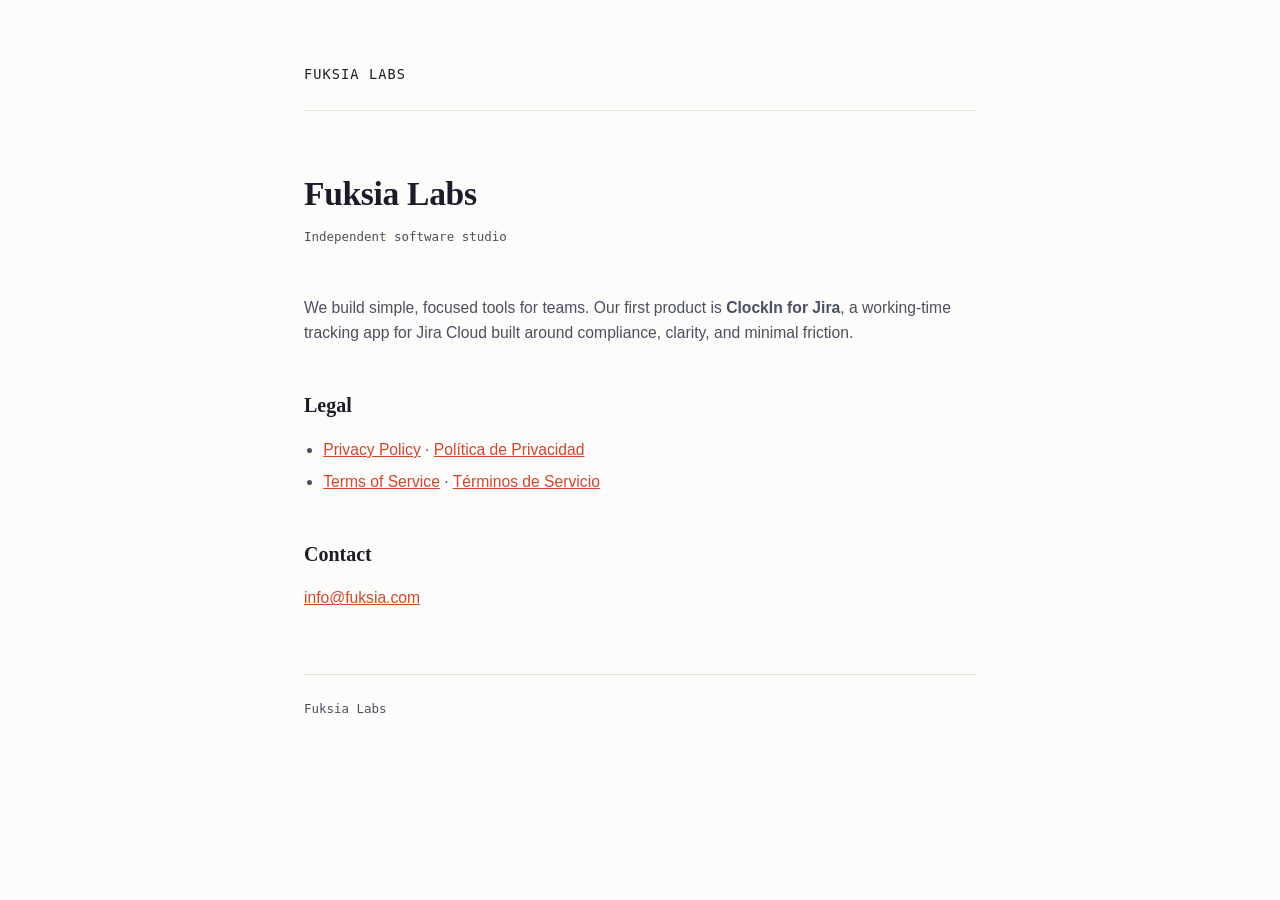
==== index.html @ 67728ed1 "feat: legal pages (privacy, terms) in ES/EN" ====
<!DOCTYPE html>
<html lang="en">
<head>
<meta charset="UTF-8">
<meta name="viewport" content="width=device-width, initial-scale=1.0">
<title>Fuksia Labs</title>
<link rel="stylesheet" href="/style.css">
</head>
<body>
<div class="wrap">
  <header class="top">
    <a class="brand" href="/">Fuksia Labs</a>
  </header>

  <h1>Fuksia Labs</h1>
  <div class="meta">Independent software studio</div>

  <p>We build simple, focused tools for teams. Our first product is <strong>ClockIn for Jira</strong>, a working-time tracking app for Jira Cloud built around compliance, clarity, and minimal friction.</p>

  <h2>Legal</h2>
  <ul>
    <li><a href="/en/privacy">Privacy Policy</a> · <a href="/es/privacy">Política de Privacidad</a></li>
    <li><a href="/en/terms">Terms of Service</a> · <a href="/es/terms">Términos de Servicio</a></li>
  </ul>

  <h2>Contact</h2>
  <p><a href="mailto:info@fuksia.com">info@fuksia.com</a></p>

  <footer class="bottom">Fuksia Labs</footer>
</div>
</body>
</html>
---- style.css ----
:root {
  --ink: #1a1d29;
  --ink-soft: #4a4f63;
  --paper: #fdfcfa;
  --line: #e4e1da;
  --accent: #d2462e;
  --mono: 'SF Mono', 'Roboto Mono', Consolas, monospace;
  --serif: 'Source Serif Pro', 'Georgia', serif;
}

* { box-sizing: border-box; }

body {
  margin: 0;
  background: var(--paper);
  color: var(--ink);
  font-family: -apple-system, 'Segoe UI', Helvetica, Arial, sans-serif;
  line-height: 1.6;
  -webkit-font-smoothing: antialiased;
}

.wrap {
  max-width: 720px;
  margin: 0 auto;
  padding: 4rem 1.5rem 6rem;
}

header.top {
  display: flex;
  align-items: baseline;
  justify-content: space-between;
  margin-bottom: 3.5rem;
  padding-bottom: 1.5rem;
  border-bottom: 1px solid var(--line);
}

.brand {
  font-family: var(--mono);
  font-size: 0.85rem;
  letter-spacing: 0.08em;
  text-transform: uppercase;
  color: var(--ink);
  text-decoration: none;
}

.lang-switch a {
  font-family: var(--mono);
  font-size: 0.8rem;
  color: var(--ink-soft);
  text-decoration: none;
  margin-left: 0.75rem;
}
.lang-switch a.active { color: var(--accent); }

h1 {
  font-family: var(--serif);
  font-size: 2.1rem;
  font-weight: 600;
  margin: 0 0 0.4rem;
  letter-spacing: -0.01em;
}

.meta {
  font-family: var(--mono);
  font-size: 0.78rem;
  color: var(--ink-soft);
  margin-bottom: 3rem;
}

h2 {
  font-family: var(--serif);
  font-size: 1.25rem;
  font-weight: 600;
  margin: 2.75rem 0 0.9rem;
}

p, li { color: var(--ink-soft); font-size: 0.98rem; }

a { color: var(--accent); }

ul { padding-left: 1.2rem; }
li { margin-bottom: 0.4rem; }

table {
  width: 100%;
  border-collapse: collapse;
  margin: 1.25rem 0;
  font-size: 0.9rem;
}
th, td {
  text-align: left;
  padding: 0.55rem 0.75rem;
  border-bottom: 1px solid var(--line);
}
th {
  font-family: var(--mono);
  font-size: 0.72rem;
  letter-spacing: 0.04em;
  text-transform: uppercase;
  color: var(--ink-soft);
}

footer.bottom {
  margin-top: 4rem;
  padding-top: 1.5rem;
  border-top: 1px solid var(--line);
  font-family: var(--mono);
  font-size: 0.78rem;
  color: var(--ink-soft);
}

@media (max-width: 600px) {
  .wrap { padding: 2.5rem 1.25rem 4rem; }
  h1 { font-size: 1.7rem; }
}
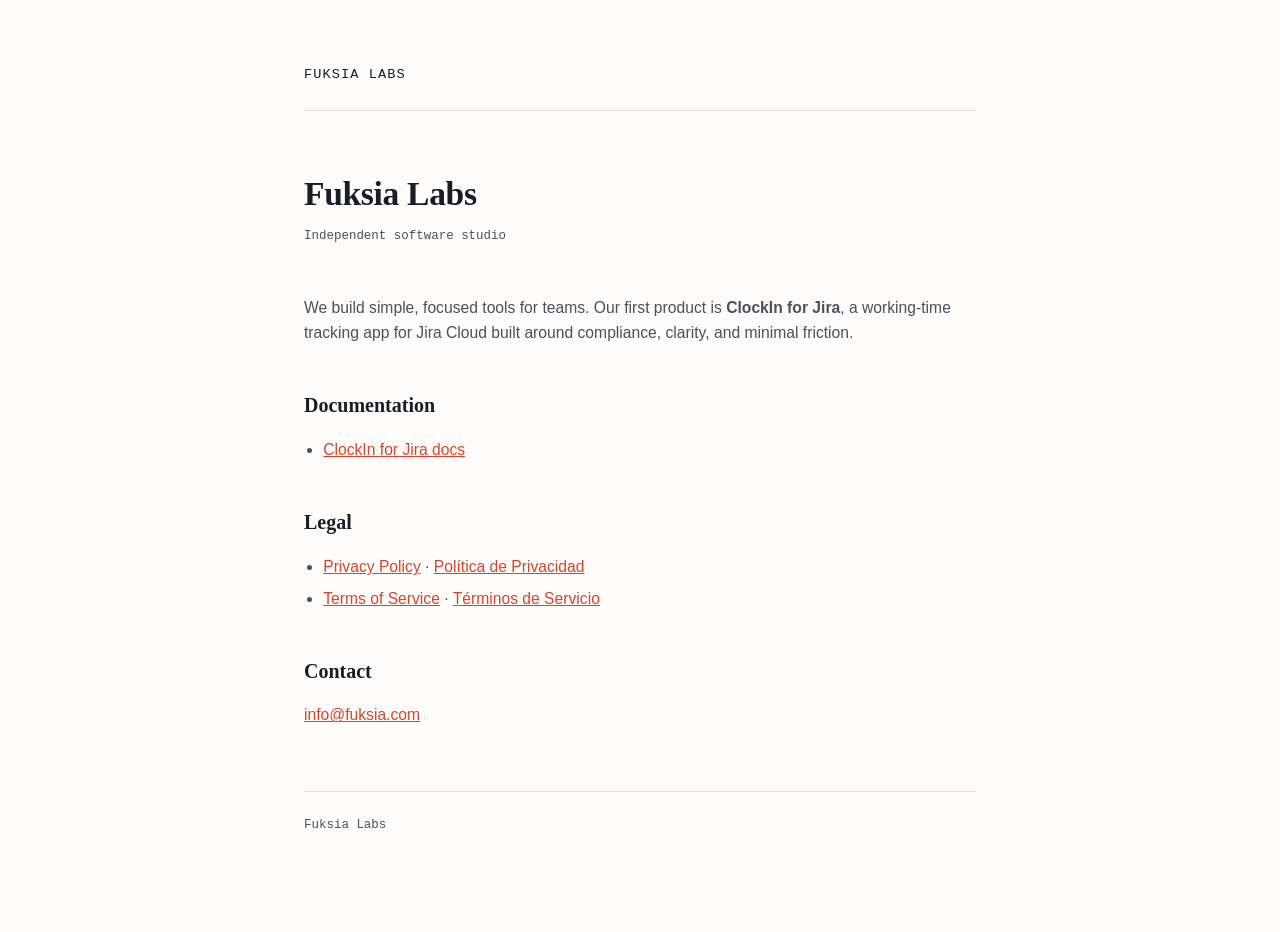
==== commit a559309f: "Add documentation page" ====
--- a/index.html
+++ b/index.html
@@ -17,10 +17,15 @@
 
   <p>We build simple, focused tools for teams. Our first product is <strong>ClockIn for Jira</strong>, a working-time tracking app for Jira Cloud built around compliance, clarity, and minimal friction.</p>
 
+  <h2>Documentation</h2>
+  <ul>
+    <li><a href="/en/docs.html">ClockIn for Jira docs</a></li>
+  </ul>
+
   <h2>Legal</h2>
   <ul>
-    <li><a href="/en/privacy">Privacy Policy</a> · <a href="/es/privacy">Política de Privacidad</a></li>
-    <li><a href="/en/terms">Terms of Service</a> · <a href="/es/terms">Términos de Servicio</a></li>
+    <li><a href="/en/privacy.html">Privacy Policy</a> · <a href="/es/privacy.html">Política de Privacidad</a></li>
+    <li><a href="/en/terms.html">Terms of Service</a> · <a href="/es/terms.html">Términos de Servicio</a></li>
   </ul>
 
   <h2>Contact</h2>
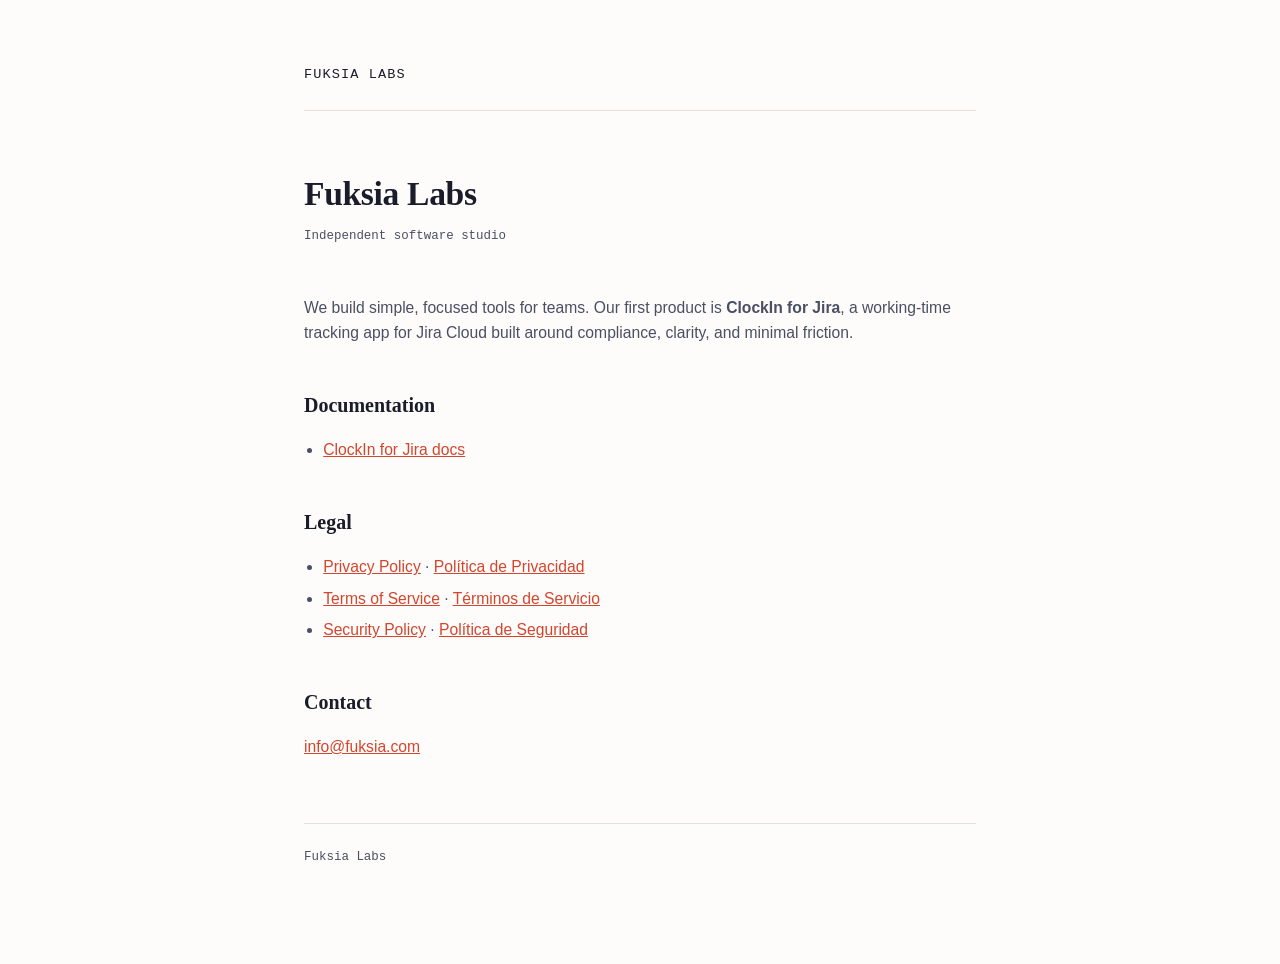
==== commit 7315af21: "Add Security Policy page (EN/ES) Resolves ECOHELP-144196: Atlassian requires a dedicated security do" ====
--- a/index.html
+++ b/index.html
@@ -26,6 +26,7 @@
   <ul>
     <li><a href="/en/privacy.html">Privacy Policy</a> · <a href="/es/privacy.html">Política de Privacidad</a></li>
     <li><a href="/en/terms.html">Terms of Service</a> · <a href="/es/terms.html">Términos de Servicio</a></li>
+    <li><a href="/en/security.html">Security Policy</a> · <a href="/es/security.html">Política de Seguridad</a></li>
   </ul>
 
   <h2>Contact</h2>
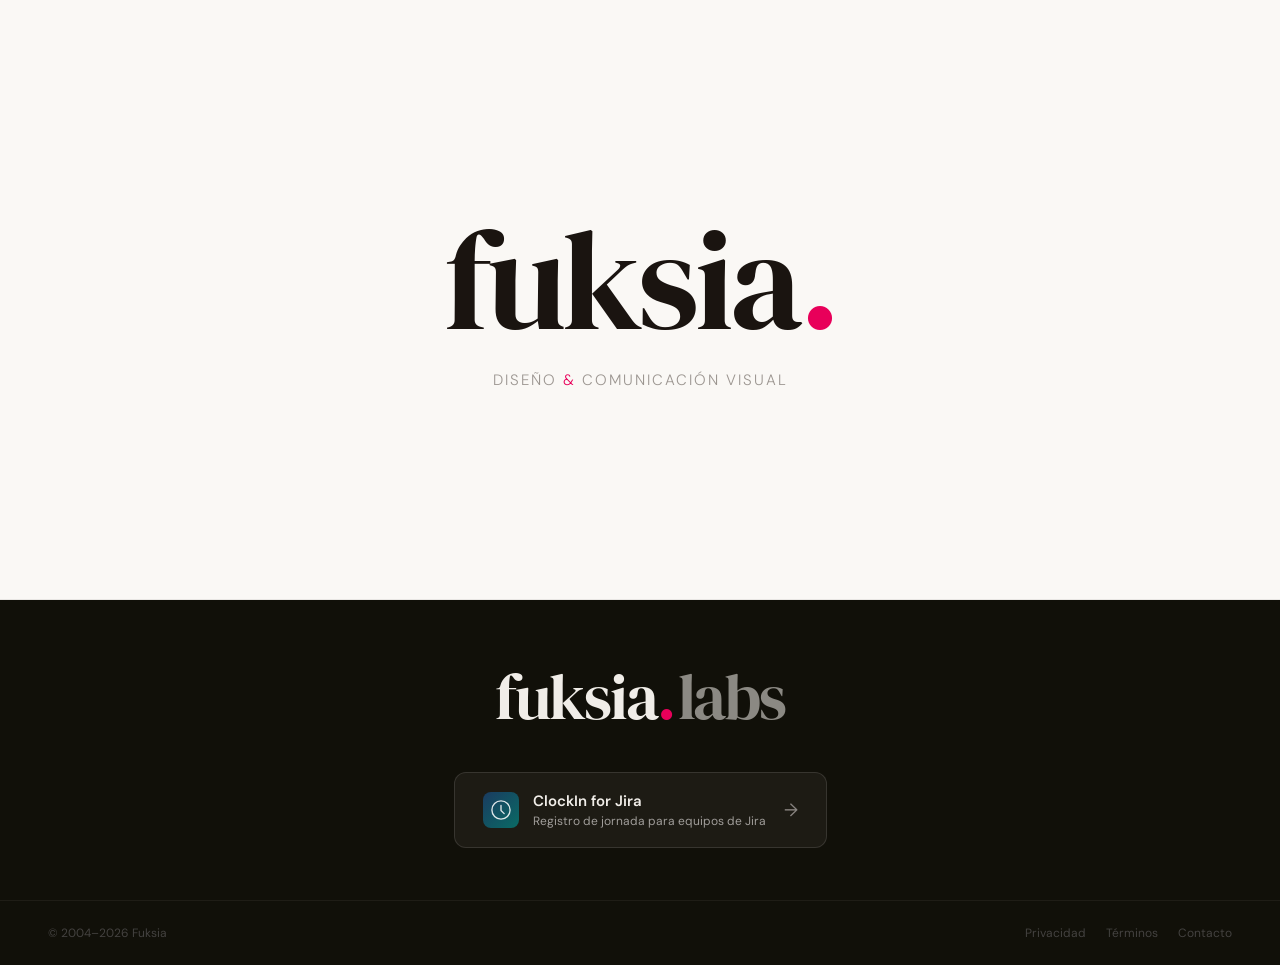
==== commit a3a4a3c2: "Canvis home i interiors" ====
--- a/index.html
+++ b/index.html
@@ -1,38 +1,197 @@
 <!DOCTYPE html>
-<html lang="en">
+<html lang="es">
 <head>
-<meta charset="UTF-8">
-<meta name="viewport" content="width=device-width, initial-scale=1.0">
-<title>Fuksia Labs</title>
-<link rel="stylesheet" href="/style.css">
+  <meta charset="UTF-8">
+  <meta name="viewport" content="width=device-width, initial-scale=1.0">
+  <title>Fuksia — Diseño & Comunicación Visual</title>
+  <link rel="preconnect" href="https://fonts.googleapis.com">
+  <link href="https://fonts.googleapis.com/css2?family=DM+Serif+Display:ital@0;1&family=DM+Sans:ital,opsz,wght@0,9..40,300;0,9..40,400;0,9..40,500;0,9..40,600;1,9..40,300&display=swap" rel="stylesheet">
+  <style>
+    *, *::before, *::after { box-sizing: border-box; margin: 0; padding: 0; }
+    html { scroll-behavior: smooth; }
+    body {
+      background: #faf8f5;
+      color: #1a1410;
+      font-family: 'DM Sans', system-ui, sans-serif;
+      -webkit-font-smoothing: antialiased;
+      min-height: 100vh;
+      display: flex;
+      flex-direction: column;
+    }
+    a { color: inherit; text-decoration: none; }
+    a:hover { text-decoration: underline; text-underline-offset: 3px; }
+
+    @keyframes fadeUp {
+      from { opacity: 0; transform: translateY(20px); }
+      to   { opacity: 1; transform: translateY(0); }
+    }
+
+    /* Sections */
+    .section {
+      display: flex;
+      flex-direction: column;
+      align-items: center;
+      justify-content: center;
+      padding: 48px;
+      text-align: center;
+    }
+
+    .section-fuksia {
+      height: 66.67vh;
+      background: #faf8f5;
+      border-bottom: 1px solid rgba(26,20,16,0.08);
+      animation: fadeUp 0.9s ease 0.1s both;
+    }
+
+    .section-labs {
+      height: 33.33vh;
+      background: #111009;
+      animation: fadeUp 0.9s ease 0.3s both;
+      gap: 32px;
+    }
+
+    /* Fuksia logo */
+    .logo-main {
+      font-family: 'DM Serif Display', serif;
+      font-size: clamp(72px, 12vw, 140px);
+      letter-spacing: -4px;
+      line-height: 1;
+      color: #1a1410;
+    }
+    .logo-main .dot { color: #e8005a; }
+
+    .tagline {
+      margin-top: 20px;
+      font-size: 15px;
+      font-weight: 300;
+      letter-spacing: 2px;
+      text-transform: uppercase;
+      color: #9b9590;
+    }
+    .tagline .amp { color: #e8005a; }
+
+    /* Labs logo */
+    .logo-labs-wrap {
+      display: flex;
+      align-items: baseline;
+      justify-content: center;
+      text-decoration: none;
+    }
+    .logo-labs-wrap:hover { text-decoration: none; }
+
+    .logo-labs-main {
+      font-family: 'DM Serif Display', serif;
+      font-size: clamp(36px, 5.5vw, 64px);
+      letter-spacing: -2px;
+      line-height: 1;
+      color: #f0ede8;
+    }
+    .logo-labs-main .dot { color: #e8005a; }
+
+    .logo-labs-suffix {
+      font-family: 'DM Serif Display', serif;
+      font-size: clamp(36px, 5.5vw, 64px);
+      letter-spacing: -2px;
+      color: rgba(240,237,232,0.55);
+      margin-left: 4px;
+    }
+
+    /* Product link */
+    .product-link {
+      display: inline-flex;
+      align-items: center;
+      gap: 14px;
+      padding: 18px 28px;
+      background: rgba(240,237,232,0.05);
+      border: 1px solid rgba(240,237,232,0.12);
+      border-radius: 12px;
+      color: #f0ede8;
+      font-size: 15px;
+      font-weight: 400;
+      transition: border-color 0.25s, background 0.25s;
+      text-decoration: none;
+    }
+    .product-link:hover {
+      border-color: rgba(232,0,90,0.4);
+      background: rgba(232,0,90,0.06);
+      text-decoration: none;
+    }
+
+    .product-link-icon {
+      width: 36px;
+      height: 36px;
+      border-radius: 8px;
+      background: linear-gradient(135deg, #1a3b60, #0a6b65);
+      display: flex;
+      align-items: center;
+      justify-content: center;
+      flex-shrink: 0;
+    }
+
+    .product-link-text {
+      display: flex;
+      flex-direction: column;
+      align-items: flex-start;
+      gap: 2px;
+    }
+    .product-link-name { font-weight: 600; font-size: 15px; color: #f0ede8; }
+    .product-link-sub  { font-size: 12px; color: #a09d9a; }
+    .product-link-arrow { color: #888480; font-size: 18px; margin-left: 4px; }
+
+    /* Footer */
+    footer {
+      padding: 24px 48px;
+      display: flex;
+      align-items: center;
+      justify-content: space-between;
+      background: #111009;
+      border-top: 1px solid rgba(240,237,232,0.06);
+    }
+    footer span { font-size: 12px; color: #444240; }
+    footer a { font-size: 12px; color: #444240; }
+    footer a:hover { color: #8b8880; text-decoration: none; }
+    .footer-links { display: flex; gap: 20px; }
+  </style>
 </head>
 <body>
-<div class="wrap">
-  <header class="top">
-    <a class="brand" href="/">Fuksia Labs</a>
-  </header>
 
-  <h1>Fuksia Labs</h1>
-  <div class="meta">Independent software studio</div>
+  <!-- FUKSIA -->
+  <section class="section section-fuksia">
+    <div class="logo-main">fuksia<span class="dot">.</span></div>
+    <p class="tagline">diseño <span class="amp">&amp;</span> comunicación visual</p>
+  </section>
 
-  <p>We build simple, focused tools for teams. Our first product is <strong>ClockIn for Jira</strong>, a working-time tracking app for Jira Cloud built around compliance, clarity, and minimal friction.</p>
+  <!-- FUKSIA LABS -->
+  <section class="section section-labs">
+    <a class="logo-labs-wrap" href="/labs.html">
+      <div class="logo-labs-main">fuksia<span class="dot">.</span></div>
+      <div class="logo-labs-suffix">labs</div>
+    </a>
 
-  <h2>Documentation</h2>
-  <ul>
-    <li><a href="/en/docs.html">ClockIn for Jira docs</a></li>
-  </ul>
+    <a class="product-link" href="/labs.html">
+      <div class="product-link-icon">
+        <svg width="20" height="20" viewBox="0 0 22 22" fill="none">
+          <circle cx="11" cy="11" r="10" stroke="rgba(255,255,255,0.85)" stroke-width="1.5"/>
+          <path d="M11 6v5.5l3.5 3.5" stroke="rgba(255,255,255,0.85)" stroke-width="1.5" stroke-linecap="round" stroke-linejoin="round"/>
+        </svg>
+      </div>
+      <div class="product-link-text">
+        <span class="product-link-name">ClockIn for Jira</span>
+        <span class="product-link-sub">Registro de jornada para equipos de Jira</span>
+      </div>
+      <span class="product-link-arrow">→</span>
+    </a>
+  </section>
 
-  <h2>Legal</h2>
-  <ul>
-    <li><a href="/en/privacy.html">Privacy Policy</a> · <a href="/es/privacy.html">Política de Privacidad</a></li>
-    <li><a href="/en/terms.html">Terms of Service</a> · <a href="/es/terms.html">Términos de Servicio</a></li>
-    <li><a href="/en/security.html">Security Policy</a> · <a href="/es/security.html">Política de Seguridad</a></li>
-  </ul>
+  <!-- FOOTER -->
+  <footer>
+    <span>© 2004–2026 Fuksia</span>
+    <div class="footer-links">
+      <a href="/es/privacy.html">Privacidad</a>
+      <a href="/es/terms.html">Términos</a>
+      <a href="mailto:info@fuksia.com">Contacto</a>
+    </div>
+  </footer>
 
-  <h2>Contact</h2>
-  <p><a href="mailto:info@fuksia.com">info@fuksia.com</a></p>
-
-  <footer class="bottom">Fuksia Labs</footer>
-</div>
 </body>
 </html>
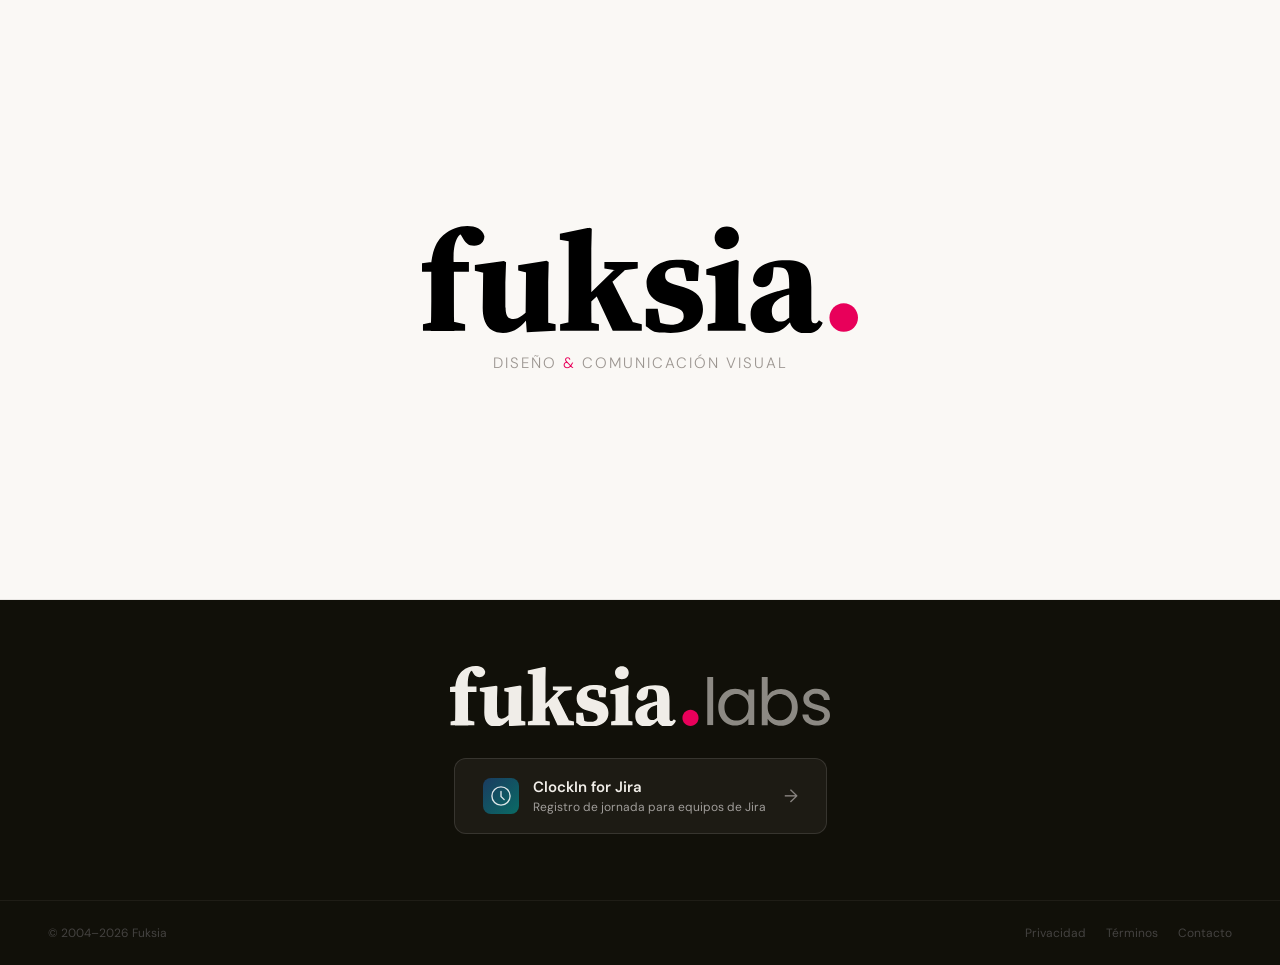
==== commit 51e19eb7: "Replace text-based logos with brand SVG assets Swaps the CSS/font-rendered "fuksia" and "fuksia labs" ====
--- a/index.html
+++ b/index.html
@@ -4,8 +4,10 @@
   <meta charset="UTF-8">
   <meta name="viewport" content="width=device-width, initial-scale=1.0">
   <title>Fuksia — Diseño & Comunicación Visual</title>
+  <meta name="description" content="Fuksia: estudio de diseño y comunicación visual. Conoce también Fuksia Labs, nuestro estudio de software, y su primer producto, ClockIn for Jira.">
   <link rel="preconnect" href="https://fonts.googleapis.com">
   <link href="https://fonts.googleapis.com/css2?family=DM+Serif+Display:ital@0;1&family=DM+Sans:ital,opsz,wght@0,9..40,300;0,9..40,400;0,9..40,500;0,9..40,600;1,9..40,300&display=swap" rel="stylesheet">
+  <link rel="icon" href="/favicon.ico">
   <style>
     *, *::before, *::after { box-sizing: border-box; margin: 0; padding: 0; }
     html { scroll-behavior: smooth; }
@@ -52,13 +54,10 @@
 
     /* Fuksia logo */
     .logo-main {
-      font-family: 'DM Serif Display', serif;
-      font-size: clamp(72px, 12vw, 140px);
-      letter-spacing: -4px;
-      line-height: 1;
-      color: #1a1410;
+      width: clamp(260px, 34vw, 560px);
+      height: auto;
+      display: block;
     }
-    .logo-main .dot { color: #e8005a; }
 
     .tagline {
       margin-top: 20px;
@@ -72,28 +71,15 @@
 
     /* Labs logo */
     .logo-labs-wrap {
-      display: flex;
-      align-items: baseline;
-      justify-content: center;
+      display: inline-flex;
       text-decoration: none;
     }
     .logo-labs-wrap:hover { text-decoration: none; }
 
-    .logo-labs-main {
-      font-family: 'DM Serif Display', serif;
-      font-size: clamp(36px, 5.5vw, 64px);
-      letter-spacing: -2px;
-      line-height: 1;
-      color: #f0ede8;
-    }
-    .logo-labs-main .dot { color: #e8005a; }
-
-    .logo-labs-suffix {
-      font-family: 'DM Serif Display', serif;
-      font-size: clamp(36px, 5.5vw, 64px);
-      letter-spacing: -2px;
-      color: rgba(240,237,232,0.55);
-      margin-left: 4px;
+    .logo-labs-svg {
+      width: clamp(220px, 30vw, 380px);
+      height: auto;
+      display: block;
     }
 
     /* Product link */
@@ -157,15 +143,30 @@
 
   <!-- FUKSIA -->
   <section class="section section-fuksia">
-    <div class="logo-main">fuksia<span class="dot">.</span></div>
+    <img class="logo-main" src="/logo.svg" alt="fuksia." width="183" height="45">
     <p class="tagline">diseño <span class="amp">&amp;</span> comunicación visual</p>
   </section>
 
   <!-- FUKSIA LABS -->
   <section class="section section-labs">
     <a class="logo-labs-wrap" href="/labs.html">
-      <div class="logo-labs-main">fuksia<span class="dot">.</span></div>
-      <div class="logo-labs-suffix">labs</div>
+      <svg class="logo-labs-svg" viewBox="0 0 283 45.1" xmlns="http://www.w3.org/2000/svg" role="img" aria-label="Fuksia Labs">
+        <g fill="#f0ede8">
+          <path d="M3.9,19.3H0v-3.6l7.1-.9-3.3,1.7c.6-6.9,2.6-10.3,5.1-12.6C12.1,1.1,15.6,0,19,0s6.4,1.1,7.2,4.3c0,2.3-1.6,4-4.3,4s-3.7-1.2-5.4-4.3l-1.5-2,5.9-1.3.6,1.8c-.5-.4-.3-.8-1-.8-2.1,0-4.7,1.7-5.5,3-1.7,2.8-2,7-1.6,13.7v13.3c0,4.2,0,8.4.2,12.6H3.7c.1-4.2.2-8.4.2-12.6v-12.3ZM18.1,41.4v2.8H.4v-2.8l5.9-1.2h6.1l5.6,1.2ZM19.7,15.2v4.1h-11v-4.1h11Z"/>
+          <path d="M35.1,34.3c0,3.7,1.2,4.9,3.3,4.9s5.3-2.4,7.1-4.9h2.3v4h-3.9l1.9-1.7c-2.9,5.4-6.9,8.5-11.8,8.5s-8.6-2.9-8.5-10.8l.2-16.1,1.9,1.9-5.4-1.2v-2.5l12.2-1.7.9.6-.3,8.5v10.6ZM44,44.8l-.5-7.1.2-19.7,1.9,2-5.2-1.2v-2.3l11.9-1.9.9.6-.2,8.5v19.9l-4-3.7,7.1,1.5v2.8l-12.3.6Z"/>
+          <path d="M70.3.6l1,.6-.2,8.4v21.5c0,4,0,10.5.2,13h-9.9c.1-2.6.2-9,.2-12.6V6.4l-3.7-.6v-2.5l12.6-2.7ZM74.3,41.4v2.8h-16.3v-2.8l5.6-1.2h4.6l6.1,1.2ZM88.9,15.2l-22.9,21.4v-3.7l18.1-17.7h4.7ZM84.2,39.4l8.1,2v2.8h-12.2l-7.3-15.7,6.7-6,10.4,20.7-5.6-3.8ZM82.6,18.9l-6-1v-2.7h14v2.7l-6.7.9h-1.4Z"/>
+          <path d="M94,42.3v-7.4h5l1.4,8-3.4-1.2v-2.5c2.6,1.6,4.7,2.4,7.5,2.4s5.4-1.1,5.4-3.5-1.1-3.1-5.1-4.3l-3.2-.9c-4.6-1.4-7.3-4.4-7.3-8.9s4.4-9.8,12.5-9.8,6.4.9,9.5,2.4l-.4,6.6h-4.8l-1.7-7.4,3.3,1.4v2.2c-2.1-1.4-3.4-1.9-6.1-1.9s-4.5,1.2-4.5,3.4.9,2.8,5,4.1l2.9.8c5.7,1.7,8,4.8,8,9.3,0,6.3-5.1,10-13.6,10s-7.3-.9-10.4-2.8Z"/>
+          <path d="M123.1,44.2c.1-2.7.2-8.9.2-12.6v-2.9c0-3.3,0-5.2-.2-7.6l-3.7-.5v-2.4l12.6-4,1,.6-.2,8.7v8c0,3.7,0,9.9.2,12.6h-9.9ZM135.9,41.4v2.8h-15.9v-2.8l5.6-1.2h4.5l5.8,1.2ZM122.9,5c0-2.8,2.3-4.8,5.1-4.8s5.1,2,5.1,4.8-2.3,4.8-5.1,4.8-5.1-2-5.1-4.8Z"/>
+          <path d="M149.6,27.5c2.5-.7,6.7-1.9,9.6-2.5v2.5c-2.8.7-6.1,1.6-7.8,2.4-2.7,1.1-4.5,3.2-4.5,6s1.6,4.4,3.6,4.4,2.1-.5,4-1.9l2.4-1.8.6.9-2.5,2.7c-2.9,3.1-4.8,4.9-9.1,4.9s-7.9-2.7-7.9-7.7,2.4-7.3,11.6-10ZM154.2,39.3v-15c0-5.3-1-6.9-4.9-6.9s-3,.2-5.6.9l4.1-2.3-.4,4.2c-.2,4-2.1,5.6-4.4,5.6s-3.6-1-4-3c.3-5,5.1-8.4,13.8-8.4s10.7,3.3,10.7,11.3v13.5c0,1.2.5,1.8,1.4,1.8s1.1-.3,1.8-1.3l1.6,1.1c-1.4,3.3-3.6,4.5-7.2,4.5s-6.3-2.1-6.8-5.8Z"/>
+        </g>
+        <path fill="#e8005a" d="M173.1,38.7c0-3.3,2.6-6.1,6-6.1s6,2.8,6,6.1-2.6,5.9-6,5.9-6-2.7-6-5.9Z"/>
+        <g fill="#f0ede8" fill-opacity=".55">
+          <path d="M196,8.2v35.8h-4.4V8.2h4.4Z"/>
+          <path d="M201.5,23.5c1.1-2,2.6-3.6,4.5-4.8,1.9-1.1,4.1-1.7,6.4-1.7s4.3.5,6,1.5c1.7,1,3,2.3,3.8,3.8v-4.8h4.4v26.5h-4.4v-4.9c-.9,1.5-2.2,2.8-3.9,3.8-1.7,1-3.7,1.5-6,1.5s-4.5-.6-6.4-1.7c-1.9-1.2-3.4-2.8-4.5-4.9-1.1-2.1-1.6-4.5-1.6-7.2s.5-5.1,1.6-7.1ZM221.1,25.5c-.8-1.5-1.9-2.6-3.3-3.4-1.4-.8-2.9-1.2-4.5-1.2s-3.1.4-4.5,1.2c-1.4.8-2.4,1.9-3.2,3.4-.8,1.5-1.2,3.2-1.2,5.2s.4,3.8,1.2,5.3c.8,1.5,1.9,2.6,3.2,3.4,1.4.8,2.9,1.2,4.5,1.2s3.2-.4,4.5-1.2c1.4-.8,2.5-1.9,3.3-3.4.8-1.5,1.2-3.2,1.2-5.2s-.4-3.7-1.2-5.2Z"/>
+          <path d="M240.6,18.6c1.7-1,3.7-1.5,5.9-1.5s4.5.6,6.4,1.7c1.9,1.1,3.4,2.7,4.5,4.8,1.1,2,1.6,4.4,1.6,7.1s-.5,5.1-1.6,7.2c-1.1,2.1-2.6,3.7-4.5,4.9-1.9,1.2-4.1,1.7-6.4,1.7s-4.3-.5-6-1.5c-1.7-1-3-2.3-3.9-3.8v4.9h-4.4V8.2h4.4v14.2c.9-1.6,2.2-2.9,4-3.9ZM253.4,25.4c-.8-1.5-1.9-2.6-3.3-3.4-1.4-.8-2.9-1.2-4.5-1.2s-3.1.4-4.5,1.2c-1.4.8-2.5,1.9-3.3,3.4-.8,1.5-1.2,3.2-1.2,5.2s.4,3.7,1.2,5.2c.8,1.5,1.9,2.6,3.3,3.4,1.4.8,2.9,1.2,4.5,1.2s3.2-.4,4.5-1.2c1.4-.8,2.5-1.9,3.3-3.4.8-1.5,1.2-3.3,1.2-5.3s-.4-3.7-1.2-5.2Z"/>
+          <path d="M267.8,43.4c-1.6-.7-2.9-1.7-3.8-2.9-.9-1.2-1.5-2.7-1.5-4.3h4.5c.1,1.3.7,2.4,1.9,3.2s2.6,1.3,4.4,1.3,3-.4,4-1.1c1-.7,1.5-1.7,1.5-2.8s-.5-2-1.5-2.6c-1-.6-2.6-1.1-4.8-1.7-2-.5-3.6-1-4.8-1.6-1.2-.5-2.3-1.3-3.2-2.4-.9-1-1.3-2.4-1.3-4.1s.4-2.6,1.2-3.7c.8-1.1,2-2,3.4-2.7,1.5-.7,3.2-1,5.1-1,2.9,0,5.3.7,7.1,2.2,1.8,1.5,2.8,3.5,2.9,6.1h-4.4c0-1.4-.7-2.5-1.7-3.3-1-.8-2.4-1.3-4.1-1.3s-2.8.3-3.8,1c-.9.7-1.4,1.6-1.4,2.7s.3,1.6.8,2.2c.6.6,1.3,1,2.1,1.4.9.3,2,.7,3.6,1.1,1.9.5,3.4,1,4.6,1.5,1.2.5,2.2,1.2,3.1,2.2.9,1,1.3,2.3,1.3,3.9,0,1.5-.4,2.8-1.2,3.9-.8,1.2-1.9,2.1-3.4,2.7-1.5.7-3.2,1-5.1,1s-3.9-.3-5.5-1Z"/>
+        </g>
+      </svg>
     </a>
 
     <a class="product-link" href="/labs.html">
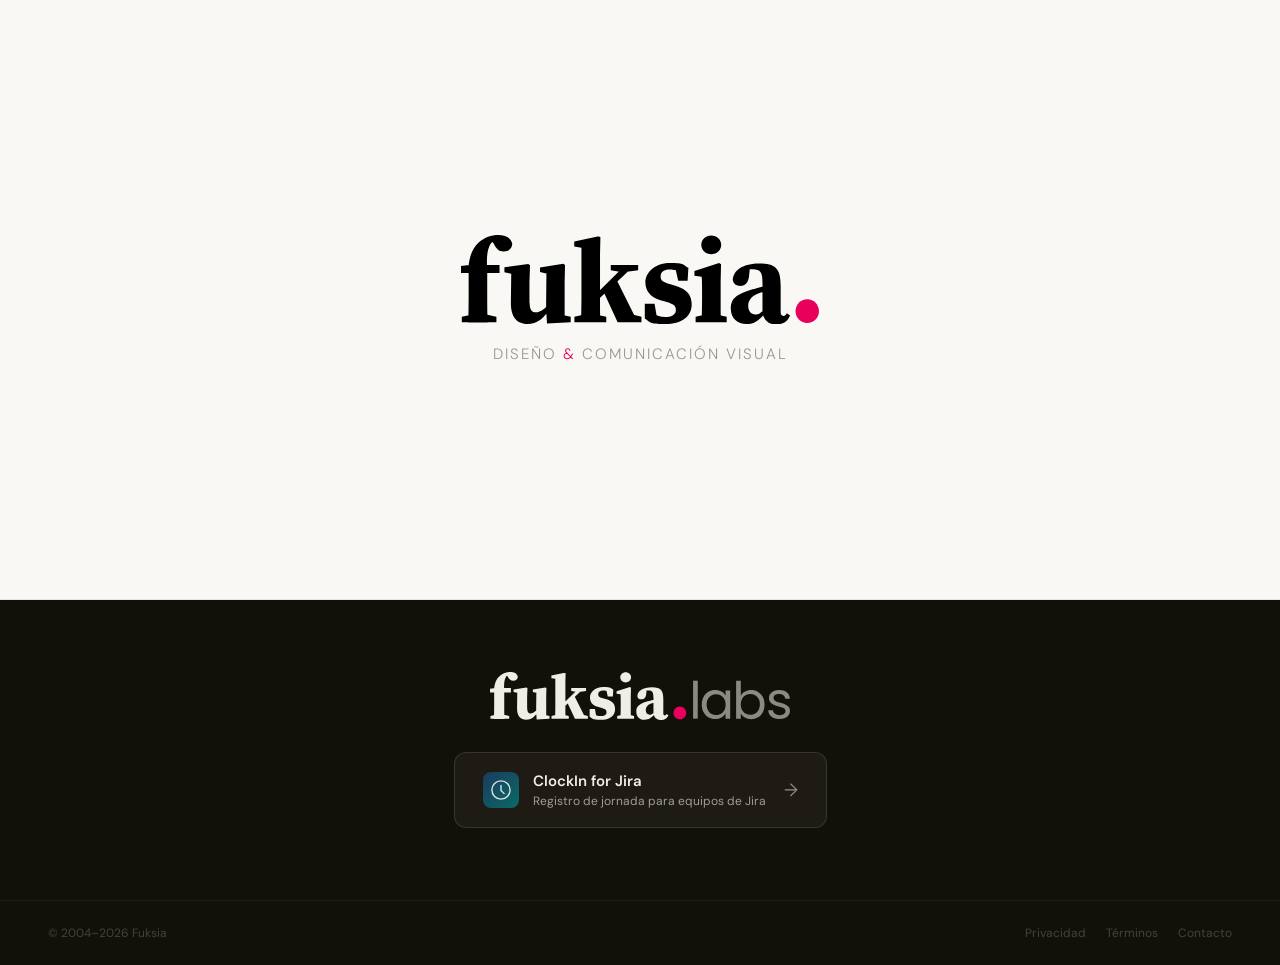
==== commit f3c53f6c: "Adjust logo sizing on home and interior pages Co-Authored-By: Claude Sonnet 5 <noreply@anthropic.com" ====
--- a/index.html
+++ b/index.html
@@ -54,7 +54,7 @@
 
     /* Fuksia logo */
     .logo-main {
-      width: clamp(260px, 34vw, 560px);
+      width: clamp(260px, 28vw, 560px);
       height: auto;
       display: block;
     }
@@ -77,7 +77,7 @@
     .logo-labs-wrap:hover { text-decoration: none; }
 
     .logo-labs-svg {
-      width: clamp(220px, 30vw, 380px);
+      width: clamp(220px, 28vw, 300px);
       height: auto;
       display: block;
     }
